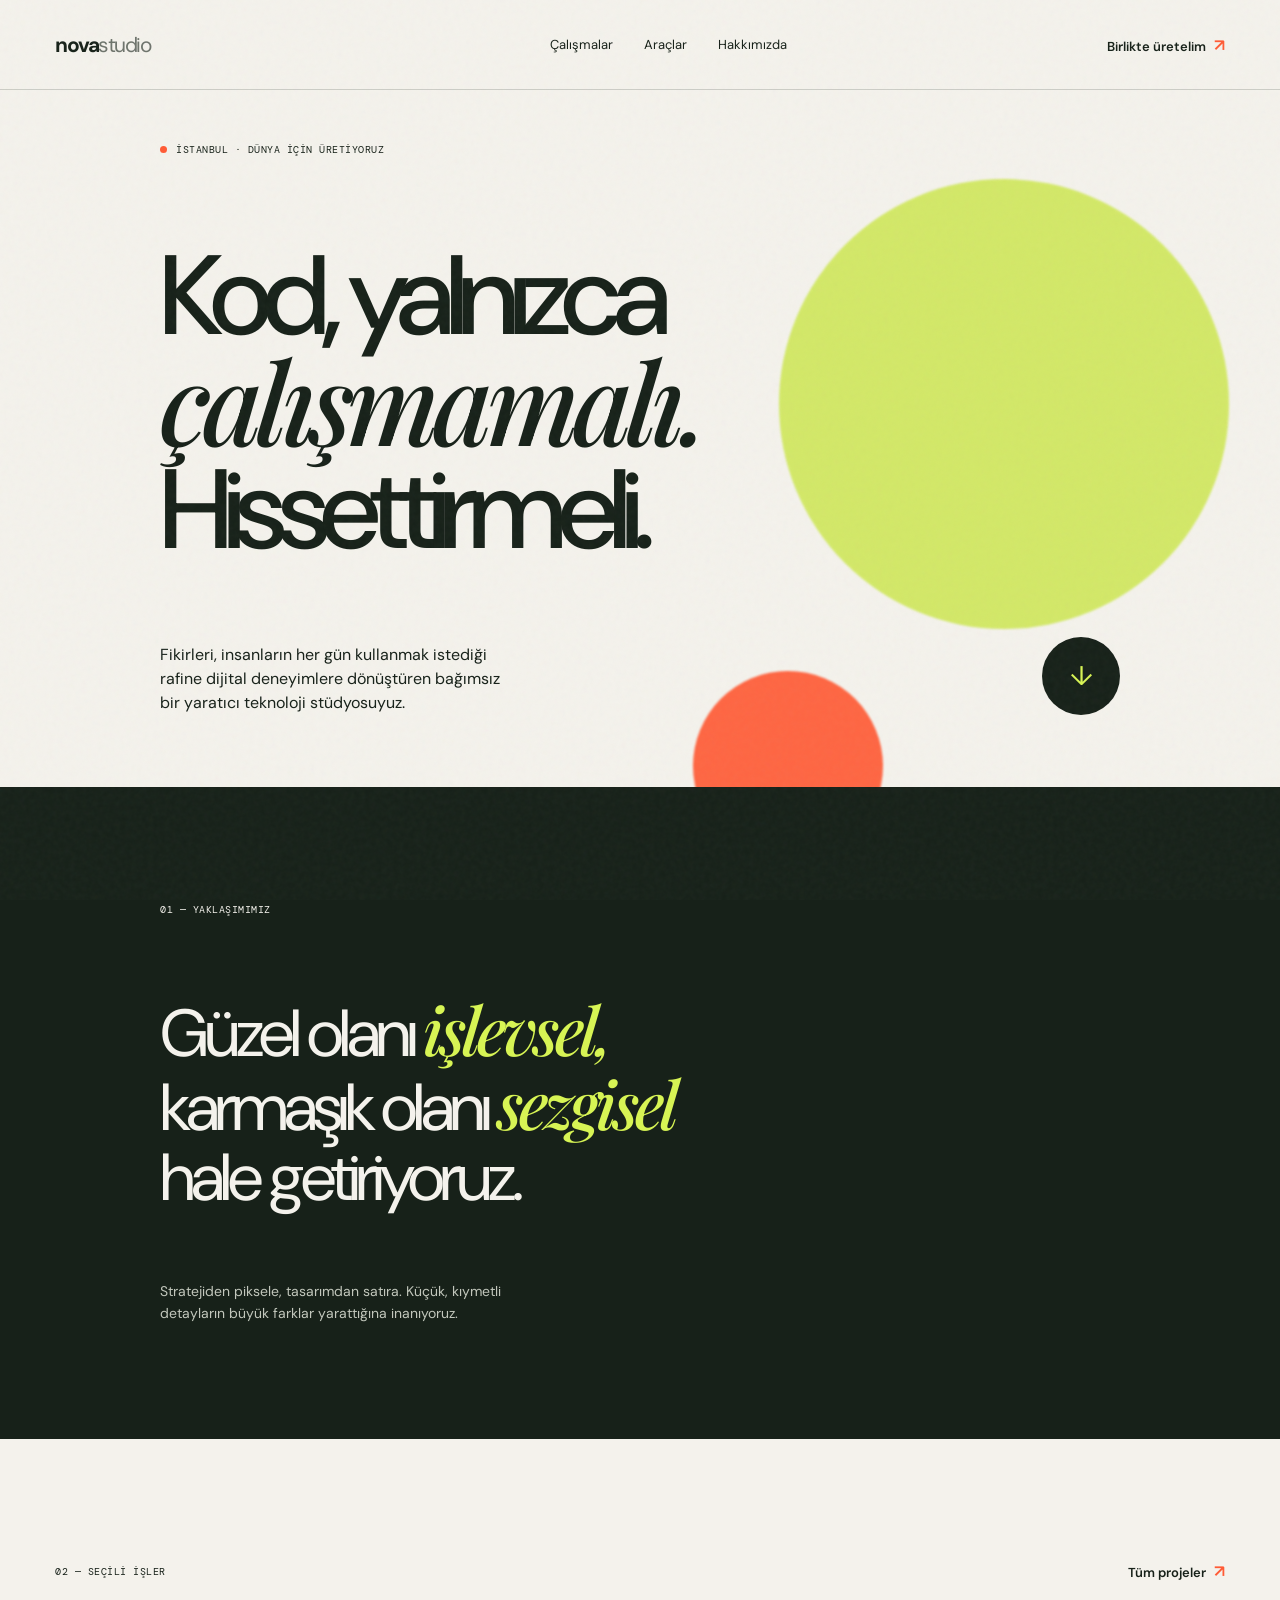
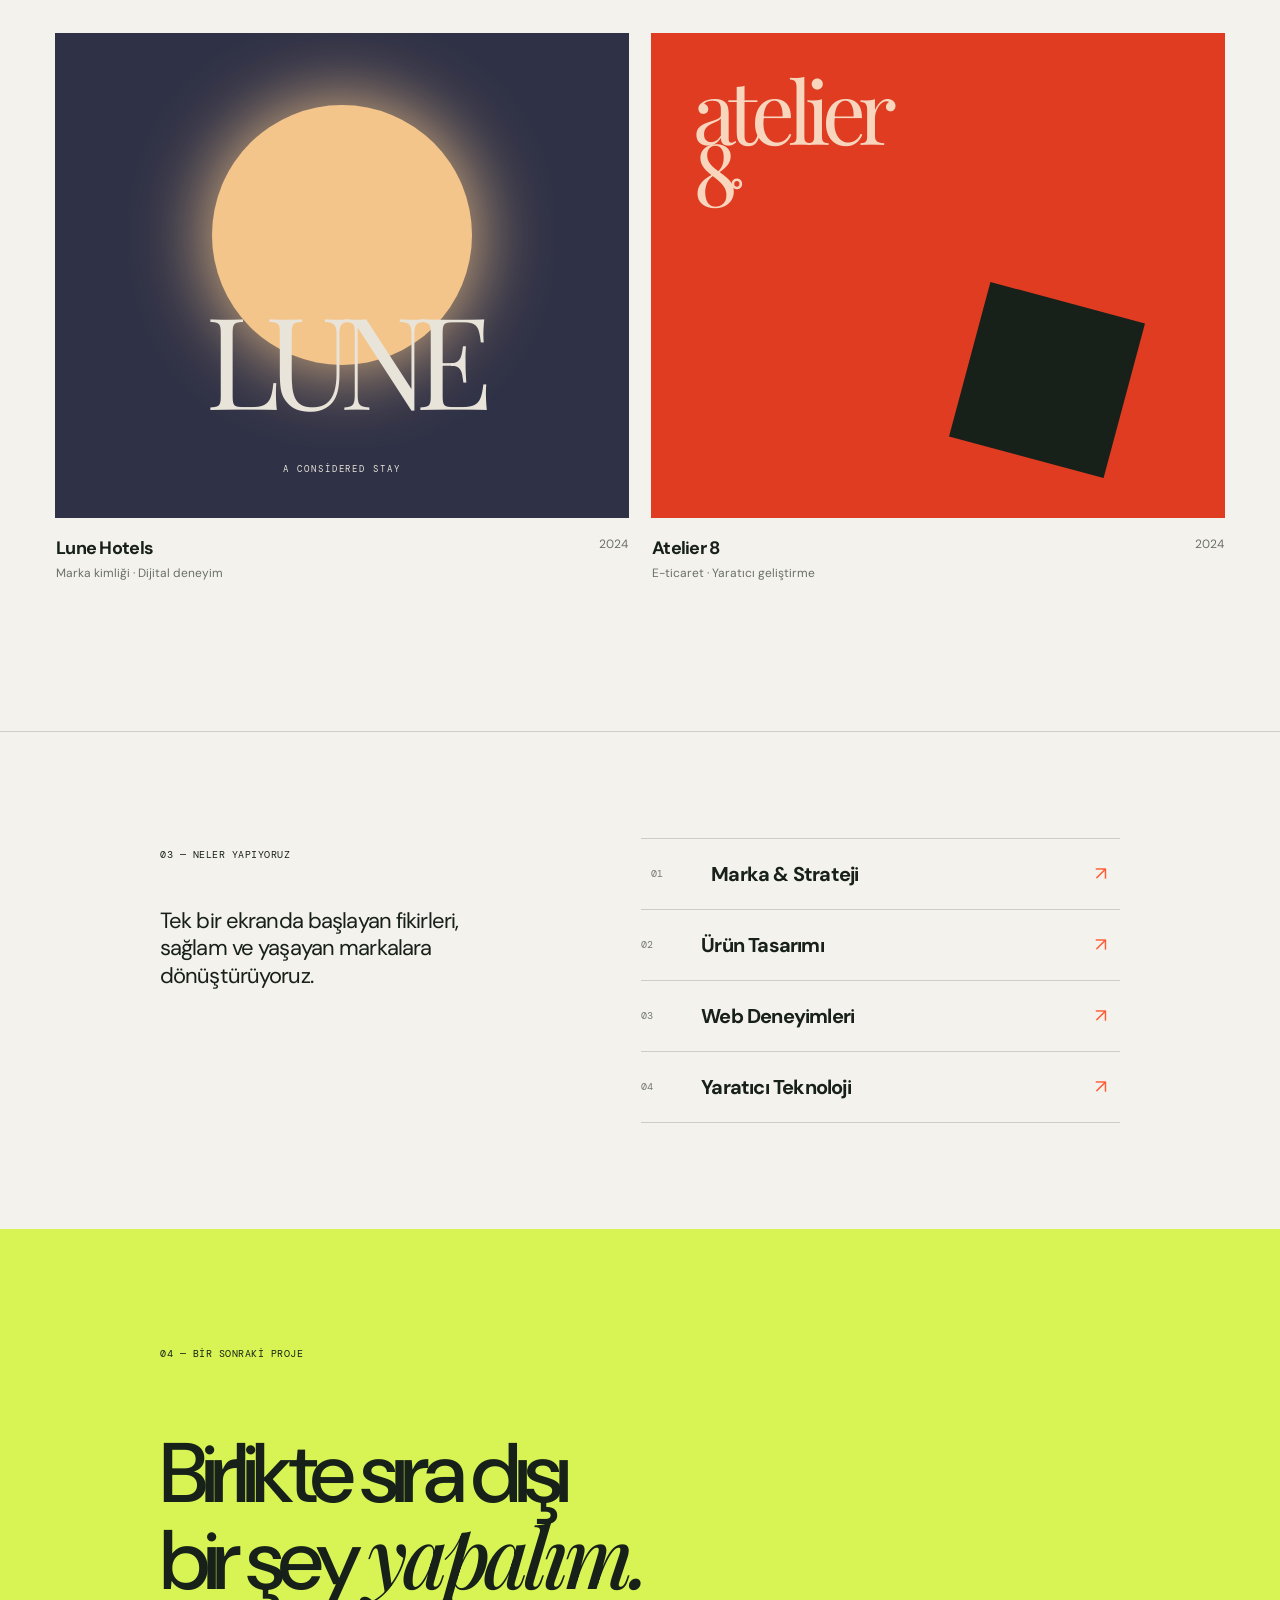
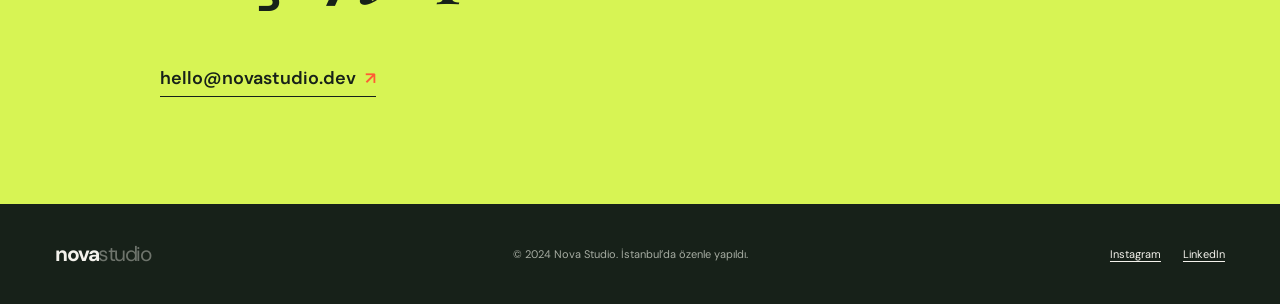
==== index.html @ d22c1485 "Create Nova Studio landing page" ====
<!doctype html>
<html lang="tr">
  <head>
    <meta charset="UTF-8" />
    <meta name="viewport" content="width=device-width, initial-scale=1.0" />
    <title>Nova Studio — Kod yazmanın yeni yolu</title>
    <link rel="preconnect" href="https://fonts.googleapis.com" />
    <link rel="preconnect" href="https://fonts.gstatic.com" crossorigin />
    <link href="https://fonts.googleapis.com/css2?family=DM+Mono:wght@400;500&family=DM+Sans:opsz,wght@9..40,400;9..40,500;9..40,600;9..40,700&family=Playfair+Display:ital,wght@500;600&display=swap" rel="stylesheet" />
    <link rel="stylesheet" href="styles.css" />
  </head>
  <body>
    <div class="grain"></div>
    <header class="topbar">
      <a class="brand" href="#">nova<span>studio</span></a>
      <nav aria-label="Ana menü">
        <a href="#work">Çalışmalar</a><a href="#tools">Araçlar</a><a href="#about">Hakkımızda</a>
      </nav>
      <a class="contact-link" href="mailto:hello@novastudio.dev">Birlikte üretelim <span>↗</span></a>
    </header>

    <main>
      <section class="hero" id="about">
        <div class="eyebrow"><i></i> İstanbul · Dünya için üretiyoruz</div>
        <h1>Kod, yalnızca<br /><em>çalışmamalı.</em><br />Hissettirmeli.</h1>
        <div class="hero-bottom">
          <p>Fikirleri, insanların her gün kullanmak istediği rafine dijital deneyimlere dönüştüren bağımsız bir yaratıcı teknoloji stüdyosuyuz.</p>
          <a class="round-button" href="#work" aria-label="Çalışmaları keşfet"><span>↓</span></a>
        </div>
        <div class="orb orb-one"></div><div class="orb orb-two"></div>
      </section>

      <section class="statement">
        <p class="section-label">01 — Yaklaşımımız</p>
        <div class="statement-copy">Güzel olanı <em>işlevsel,</em><br />karmaşık olanı <em>sezgisel</em><br />hale getiriyoruz.</div>
        <p class="statement-note">Stratejiden piksele, tasarımdan satıra. Küçük, kıymetli detayların büyük farklar yarattığına inanıyoruz.</p>
      </section>

      <section class="selected-work" id="work">
        <div class="section-heading"><p class="section-label">02 — Seçili işler</p><a href="#all">Tüm projeler <span>↗</span></a></div>
        <div class="projects">
          <article class="project project-nova"><div class="project-visual nova-card"><span class="moon"></span><span class="nova-word">LUNE</span><span class="nova-sub">a considered stay</span></div><div class="project-meta"><div><h2>Lune Hotels</h2><p>Marka kimliği · Dijital deneyim</p></div><span>2024</span></div></article>
          <article class="project"><div class="project-visual atelier-card"><div class="atelier-grid"></div><span class="atelier-word">atelier<br />8<span>°</span></span><span class="atelier-square"></span></div><div class="project-meta"><div><h2>Atelier 8</h2><p>E-ticaret · Yaratıcı geliştirme</p></div><span>2024</span></div></article>
        </div>
      </section>

      <section class="services" id="tools">
        <div><p class="section-label">03 — Neler yapıyoruz</p><p class="services-intro">Tek bir ekranda başlayan fikirleri, sağlam ve yaşayan markalara dönüştürüyoruz.</p></div>
        <div class="service-list">
          <button class="service active"><span>01</span><b>Marka &amp; Strateji</b><i>↗</i></button>
          <button class="service"><span>02</span><b>Ürün Tasarımı</b><i>↗</i></button>
          <button class="service"><span>03</span><b>Web Deneyimleri</b><i>↗</i></button>
          <button class="service"><span>04</span><b>Yaratıcı Teknoloji</b><i>↗</i></button>
        </div>
      </section>

      <section class="cta">
        <p class="section-label">04 — Bir sonraki proje</p>
        <h2>Birlikte sıra dışı<br />bir şey <em>yapalım.</em></h2>
        <a href="mailto:hello@novastudio.dev" class="email">hello@novastudio.dev <span>↗</span></a>
      </section>
    </main>
    <footer><a class="brand" href="#">nova<span>studio</span></a><p>© 2024 Nova Studio. İstanbul’da özenle yapıldı.</p><div><a href="#instagram">Instagram</a><a href="#linkedin">LinkedIn</a></div></footer>
    <script src="script.js"></script>
  </body>
</html>
---- styles.css ----
:root{--ink:#172119;--paper:#f4f2ec;--acid:#d7f454;--line:rgba(23,33,25,.18);--orange:#ff5b35}*{box-sizing:border-box}html{scroll-behavior:smooth}body{margin:0;background:var(--paper);color:var(--ink);font-family:"DM Sans",sans-serif}.grain{position:fixed;inset:0;opacity:.045;pointer-events:none;z-index:5;background-image:url("data:image/svg+xml,%3Csvg viewBox='0 0 180 180' xmlns='http://www.w3.org/2000/svg'%3E%3Cfilter id='n'%3E%3CfeTurbulence type='fractalNoise' baseFrequency='.9' numOctaves='4' stitchTiles='stitch'/%3E%3C/filter%3E%3Crect width='100%25' height='100%25' filter='url(%23n)' opacity='.8'/%3E%3C/svg%3E")}.topbar{height:90px;display:flex;align-items:center;justify-content:space-between;border-bottom:1px solid var(--line);padding:0 4.3vw;position:relative;z-index:2}.brand{font-size:21px;font-weight:700;letter-spacing:-1.5px;color:inherit;text-decoration:none}.brand span{font-weight:400;color:#6e746c}.topbar nav{display:flex;gap:31px;margin-left:80px}.topbar nav a,.contact-link,footer a{color:inherit;text-decoration:none;font-size:13px}.topbar nav a:hover,.contact-link:hover,.section-heading a:hover{opacity:.55}.contact-link{font-weight:600}.contact-link span,.section-heading span,.email span{color:var(--orange);font-size:17px;margin-left:5px}.hero{min-height:690px;padding:53px 12.5vw 72px;position:relative;overflow:hidden}.eyebrow,.section-label{font-family:"DM Mono",monospace;font-size:10px;letter-spacing:.05em;text-transform:uppercase}.eyebrow{display:flex;align-items:center;gap:9px}.eyebrow i{width:7px;height:7px;border-radius:50%;background:var(--orange)}h1{font-size:clamp(64px,8.8vw,132px);line-height:.91;letter-spacing:-.075em;font-weight:500;margin:89px 0 75px;position:relative;z-index:1}em{font-family:"Playfair Display",serif;font-weight:500;letter-spacing:-.06em}.hero-bottom{position:relative;z-index:1;display:flex;align-items:end;justify-content:space-between;gap:30px}.hero-bottom p{font-size:16px;line-height:1.5;width:350px;margin:0}.round-button{width:78px;height:78px;border-radius:50%;background:var(--ink);display:grid;place-items:center;color:var(--acid);font-size:27px;text-decoration:none;transition:transform .25s}.round-button:hover{transform:rotate(45deg)}.orb{position:absolute;border-radius:50%;filter:blur(1px)}.orb-one{width:450px;height:450px;background:var(--acid);right:4vw;top:89px;opacity:.84;mix-blend-mode:multiply}.orb-two{width:190px;height:190px;background:var(--orange);right:31vw;bottom:-74px;opacity:.92}.statement{background:var(--ink);color:var(--paper);padding:106px 12.5vw 114px;position:relative}.statement-copy{font-size:clamp(38px,5.2vw,76px);line-height:1.05;letter-spacing:-.06em;margin:78px 0 68px}.statement-copy em{color:var(--acid)}.statement-note{max-width:370px;font-size:14px;line-height:1.55;color:#c2c7bc;margin:0}.selected-work{padding:116px 4.3vw 132px}.section-heading{display:flex;align-items:center;justify-content:space-between;margin-bottom:45px}.section-heading a{font-size:13px;color:inherit;text-decoration:none;font-weight:600}.projects{display:grid;grid-template-columns:1fr 1fr;gap:22px}.project-visual{height:485px;position:relative;overflow:hidden}.nova-card{background:#2f3146;color:#e8e4da}.moon{width:260px;height:260px;border-radius:50%;background:#f4c58b;display:block;position:absolute;top:72px;left:50%;transform:translateX(-50%);box-shadow:0 0 80px #f4c58b}.nova-word{font-size:clamp(70px,10vw,155px);position:absolute;bottom:76px;left:50%;transform:translateX(-50%);letter-spacing:-.11em;font-family:"Playfair Display",serif;z-index:1}.nova-sub{position:absolute;bottom:43px;width:100%;text-align:center;font-family:"DM Mono";font-size:9px;letter-spacing:.22em;text-transform:uppercase;z-index:1}.atelier-card{background:#df3c22}.atelier-grid{position:absolute;inset:0;background:linear-gradient(90deg,transparent 49.8%,rgba(255,255,255,.25) 50%,transparent 50.2%),linear-gradient(0deg,transparent 49.8%,rgba(255,255,255,.25) 50%,transparent 50.2%);background-size:74px 74px}.atelier-word{position:absolute;top:45px;left:42px;color:#f7d6bd;font-family:"Playfair Display";font-size:87px;line-height:.72;letter-spacing:-.09em}.atelier-word span{font-family:"DM Sans";font-size:40px}.atelier-square{position:absolute;width:160px;height:160px;background:#172119;right:17%;bottom:58px;transform:rotate(15deg)}.project-meta{padding:18px 1px;display:flex;justify-content:space-between}.project-meta h2{font-size:18px;letter-spacing:-.04em;margin:0 0 5px}.project-meta p,.project-meta>span{margin:0;color:#697068;font-size:12px}.services{display:grid;grid-template-columns:.9fr 1.1fr;gap:7vw;padding:106px 12.5vw;border-top:1px solid var(--line)}.services-intro{font-size:22px;line-height:1.25;letter-spacing:-.04em;max-width:330px;margin-top:46px}.service-list{border-top:1px solid var(--line)}.service{border:0;border-bottom:1px solid var(--line);background:none;width:100%;padding:22px 0;display:grid;grid-template-columns:60px 1fr 25px;text-align:left;align-items:center;color:var(--ink);font:inherit;cursor:pointer;transition:padding .2s}.service:hover,.service.active{padding-left:10px}.service span{font:10px "DM Mono";color:#747a72}.service b{font-size:20px;letter-spacing:-.04em}.service i{font-style:normal;color:var(--orange);font-size:19px}.cta{background:var(--acid);padding:108px 12.5vw 114px}.cta h2{font-size:clamp(48px,6.6vw,94px);line-height:.96;letter-spacing:-.07em;font-weight:500;margin:73px 0 65px}.email{color:inherit;text-decoration:none;border-bottom:1px solid var(--ink);padding-bottom:6px;font-size:18px;font-weight:600}footer{padding:32px 4.3vw;display:flex;justify-content:space-between;align-items:center;background:var(--ink);color:var(--paper)}footer p{font-size:11px;color:#a6aca2}footer div{display:flex;gap:22px}footer div a{font-size:11px;text-decoration:underline;text-underline-offset:3px}@media(max-width:700px){.topbar{height:72px;padding:0 20px}.topbar nav{display:none}.contact-link{font-size:11px}.hero{min-height:620px;padding:45px 24px}.hero h1{margin:74px 0 78px}.hero-bottom p{font-size:14px;width:250px}.orb-one{width:260px;height:260px;right:-80px;top:150px}.orb-two{width:115px;height:115px;right:35px}.statement,.cta{padding:75px 24px}.statement-copy{margin:58px 0}.selected-work{padding:76px 20px}.projects,.services{grid-template-columns:1fr}.project-visual{height:360px}.projects{gap:35px}.atelier-word{font-size:64px}.services{padding:76px 24px;gap:32px}.services-intro{margin-top:28px}.cta h2{margin:55px 0}.project-meta h2{font-size:17px}footer{padding:26px 20px;display:grid;gap:15px}footer p{margin:0}.section-heading{margin-bottom:28px}}
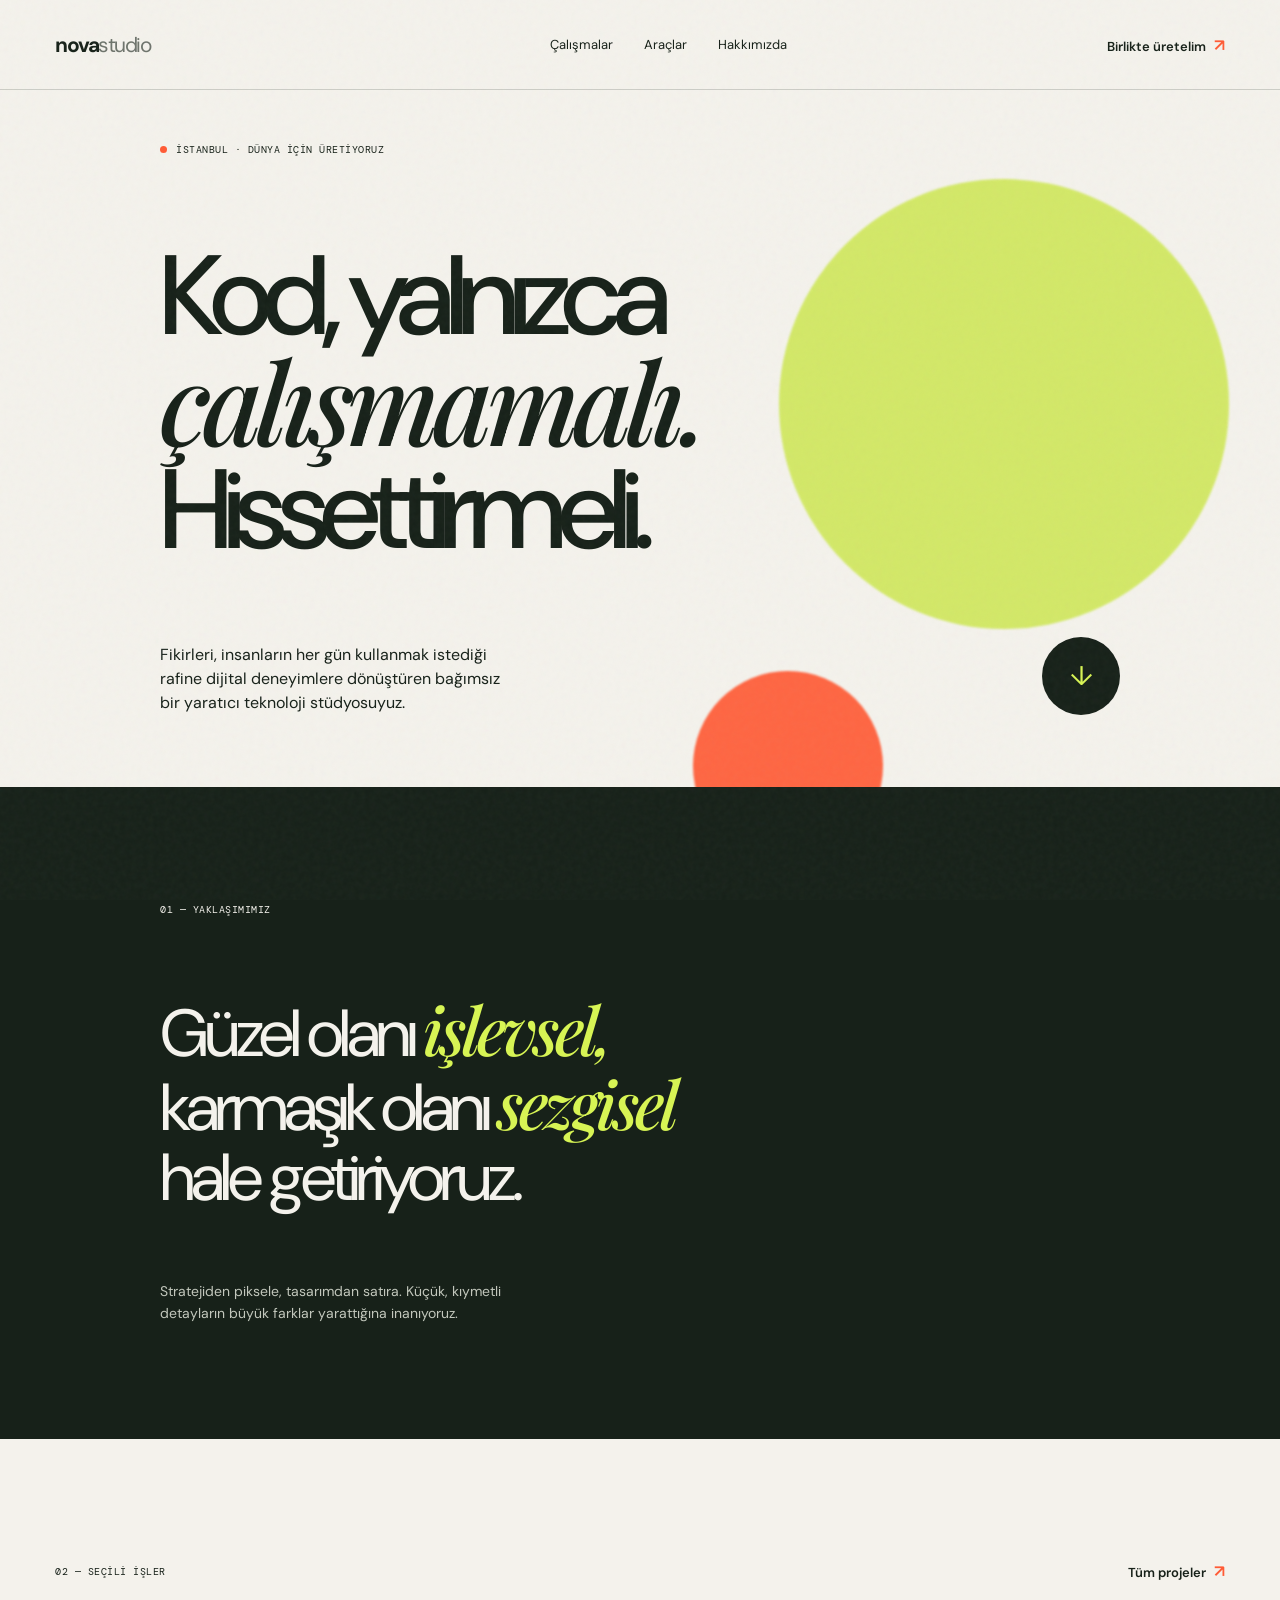
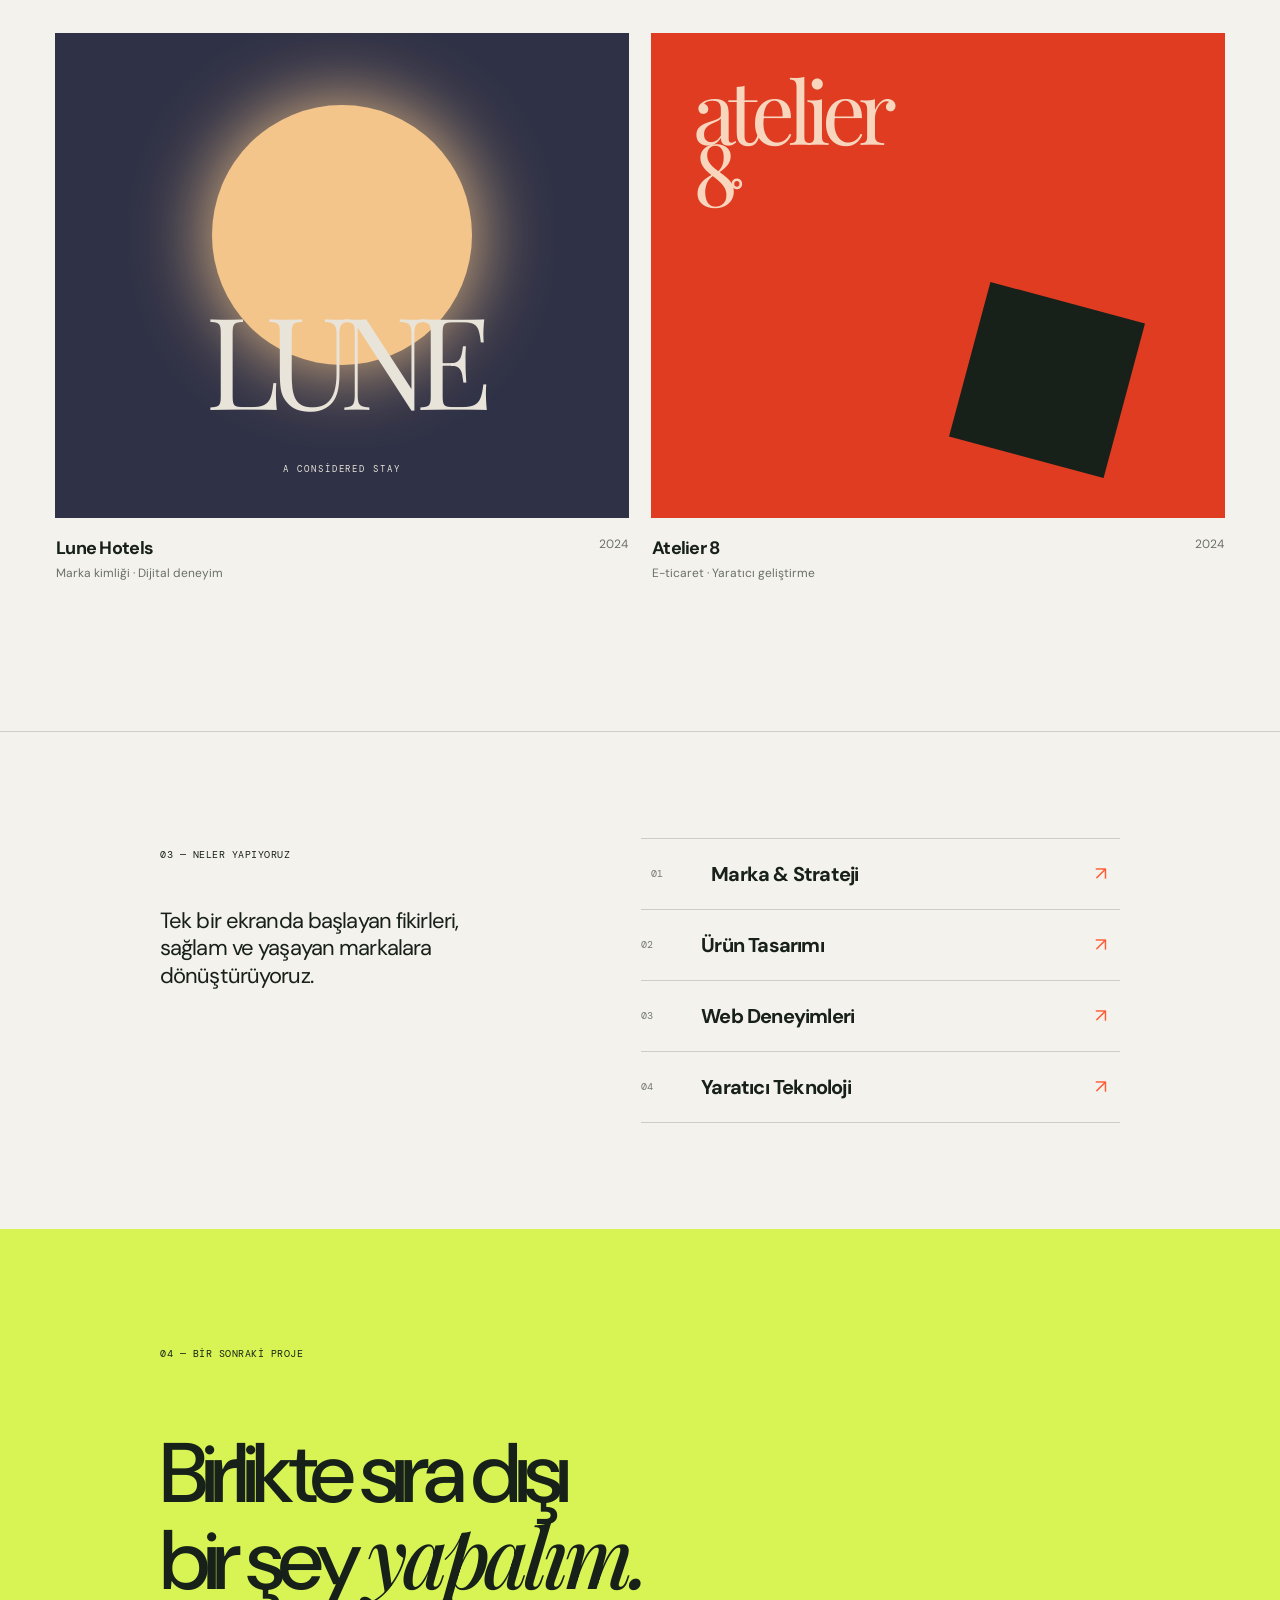
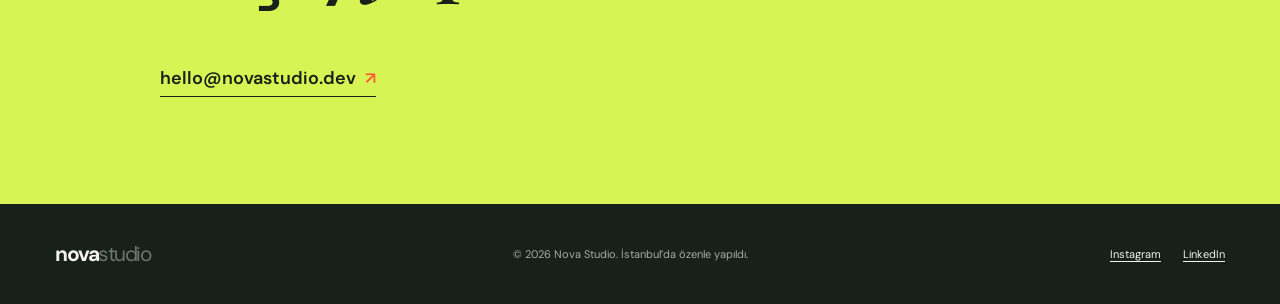
==== commit 6e45b04f: "Improve studio page accessibility" ====
--- a/index.html
+++ b/index.html
@@ -39,18 +39,28 @@
       <section class="selected-work" id="work">
         <div class="section-heading"><p class="section-label">02 — Seçili işler</p><a href="#all">Tüm projeler <span>↗</span></a></div>
         <div class="projects">
-          <article class="project project-nova"><div class="project-visual nova-card"><span class="moon"></span><span class="nova-word">LUNE</span><span class="nova-sub">a considered stay</span></div><div class="project-meta"><div><h2>Lune Hotels</h2><p>Marka kimliği · Dijital deneyim</p></div><span>2024</span></div></article>
-          <article class="project"><div class="project-visual atelier-card"><div class="atelier-grid"></div><span class="atelier-word">atelier<br />8<span>°</span></span><span class="atelier-square"></span></div><div class="project-meta"><div><h2>Atelier 8</h2><p>E-ticaret · Yaratıcı geliştirme</p></div><span>2024</span></div></article>
+          <article class="project project-nova">
+            <div class="project-visual nova-card" aria-label="Lune Hotels için gece göğü konsepti">
+              <span class="moon" aria-hidden="true"></span><span class="nova-word">LUNE</span><span class="nova-sub">a considered stay</span>
+            </div>
+            <div class="project-meta"><div><h2>Lune Hotels</h2><p>Marka kimliği · Dijital deneyim</p></div><span>2024</span></div>
+          </article>
+          <article class="project">
+            <div class="project-visual atelier-card" aria-label="Atelier 8 için tipografik ticaret konsepti">
+              <div class="atelier-grid" aria-hidden="true"></div><span class="atelier-word">atelier<br />8<span>°</span></span><span class="atelier-square" aria-hidden="true"></span>
+            </div>
+            <div class="project-meta"><div><h2>Atelier 8</h2><p>E-ticaret · Yaratıcı geliştirme</p></div><span>2024</span></div>
+          </article>
         </div>
       </section>
 
       <section class="services" id="tools">
         <div><p class="section-label">03 — Neler yapıyoruz</p><p class="services-intro">Tek bir ekranda başlayan fikirleri, sağlam ve yaşayan markalara dönüştürüyoruz.</p></div>
         <div class="service-list">
-          <button class="service active"><span>01</span><b>Marka &amp; Strateji</b><i>↗</i></button>
-          <button class="service"><span>02</span><b>Ürün Tasarımı</b><i>↗</i></button>
-          <button class="service"><span>03</span><b>Web Deneyimleri</b><i>↗</i></button>
-          <button class="service"><span>04</span><b>Yaratıcı Teknoloji</b><i>↗</i></button>
+          <button class="service active" type="button" aria-pressed="true"><span>01</span><b>Marka &amp; Strateji</b><i aria-hidden="true">↗</i></button>
+          <button class="service" type="button" aria-pressed="false"><span>02</span><b>Ürün Tasarımı</b><i aria-hidden="true">↗</i></button>
+          <button class="service" type="button" aria-pressed="false"><span>03</span><b>Web Deneyimleri</b><i aria-hidden="true">↗</i></button>
+          <button class="service" type="button" aria-pressed="false"><span>04</span><b>Yaratıcı Teknoloji</b><i aria-hidden="true">↗</i></button>
         </div>
       </section>
 
@@ -60,7 +70,7 @@
         <a href="mailto:hello@novastudio.dev" class="email">hello@novastudio.dev <span>↗</span></a>
       </section>
     </main>
-    <footer><a class="brand" href="#">nova<span>studio</span></a><p>© 2024 Nova Studio. İstanbul’da özenle yapıldı.</p><div><a href="#instagram">Instagram</a><a href="#linkedin">LinkedIn</a></div></footer>
+    <footer><a class="brand" href="#">nova<span>studio</span></a><p>© 2026 Nova Studio. İstanbul’da özenle yapıldı.</p><div><a href="#instagram">Instagram</a><a href="#linkedin">LinkedIn</a></div></footer>
     <script src="script.js"></script>
   </body>
 </html>
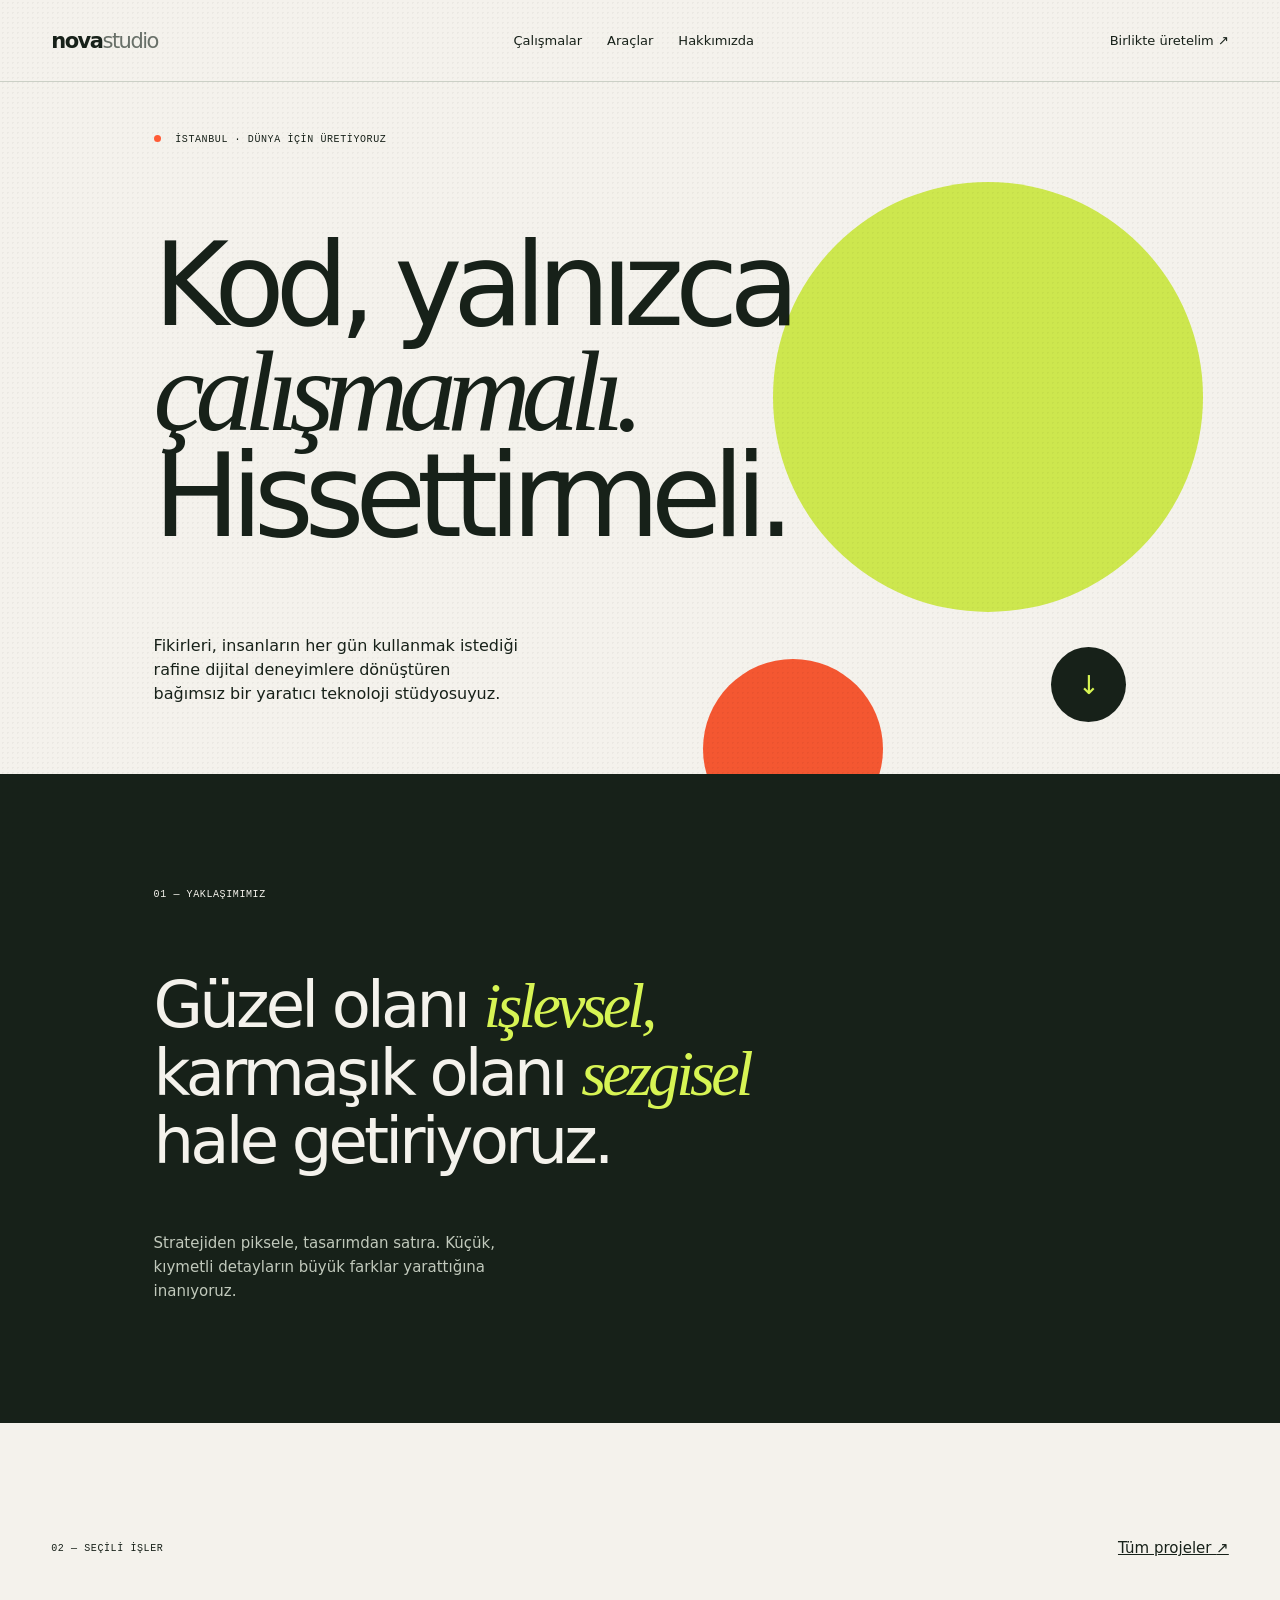
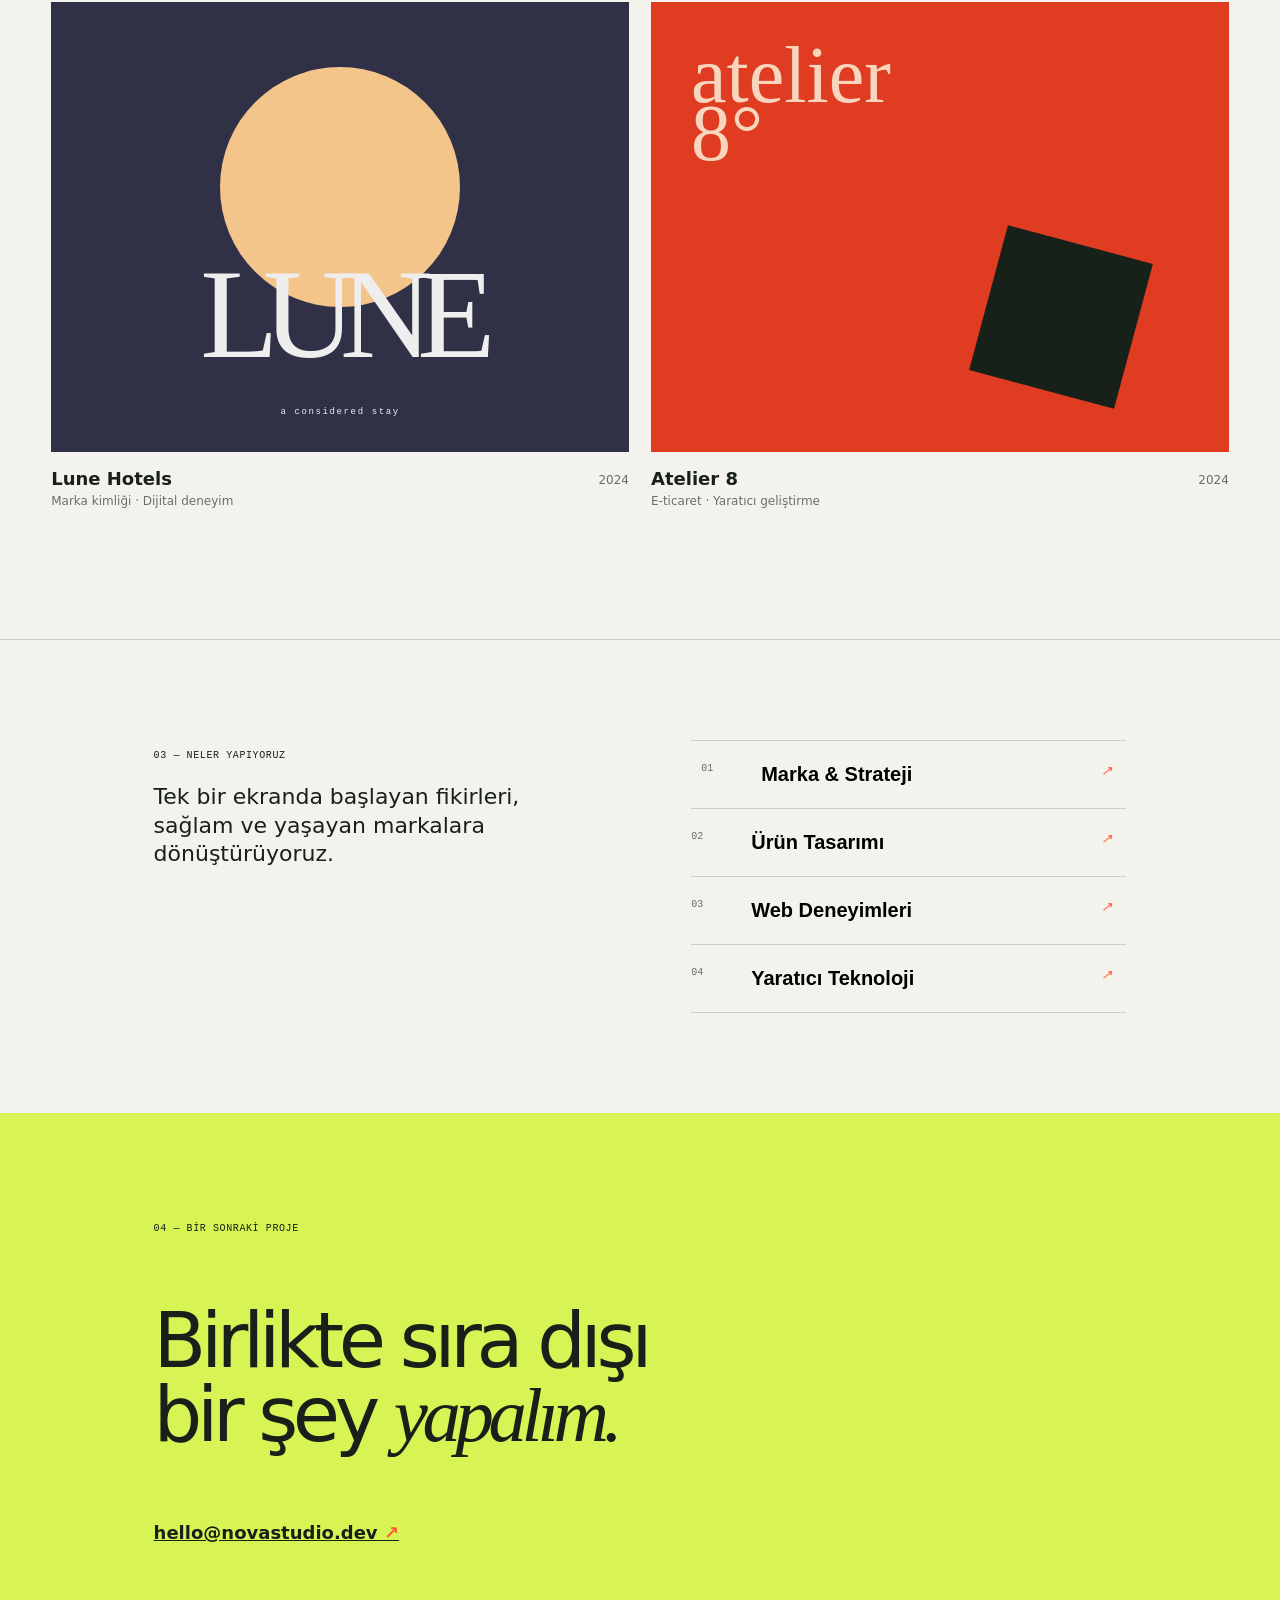
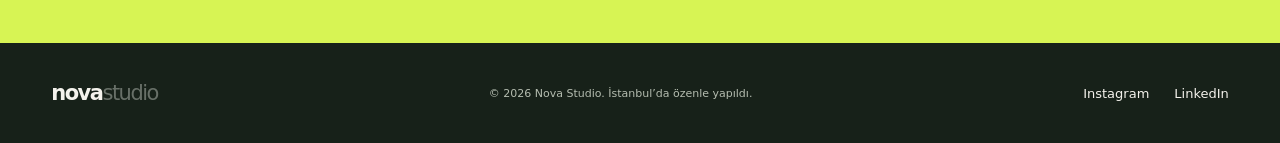
==== commit 5a84ec44: "Inline editor assets into HTML" ====
--- a/index.html
+++ b/index.html
@@ -7,7 +7,9 @@
     <link rel="preconnect" href="https://fonts.googleapis.com" />
     <link rel="preconnect" href="https://fonts.gstatic.com" crossorigin />
     <link href="https://fonts.googleapis.com/css2?family=DM+Mono:wght@400;500&family=DM+Sans:opsz,wght@9..40,400;9..40,500;9..40,600;9..40,700&family=Playfair+Display:ital,wght@500;600&display=swap" rel="stylesheet" />
-    <link rel="stylesheet" href="styles.css" />
+    <style>
+      :root{--ink:#172119;--paper:#f4f2ec;--acid:#d7f454;--line:#cbd0c6;--orange:#ff5b35}*{box-sizing:border-box}html{scroll-behavior:smooth}body{margin:0;background:var(--paper);color:var(--ink);font:15px system-ui,sans-serif}.grain{position:fixed;inset:0;pointer-events:none;opacity:.04;background-image:radial-gradient(#172119 1px,transparent 1px);background-size:5px 5px}.topbar,footer{display:flex;align-items:center;justify-content:space-between;padding:0 4vw}.topbar{height:82px;border-bottom:1px solid var(--line);position:relative}.brand{font-size:21px;font-weight:800;letter-spacing:-1.5px;color:inherit;text-decoration:none}.brand span{font-weight:400;color:#687068}nav,footer div{display:flex;gap:25px}nav a,.contact-link,footer a{color:inherit;text-decoration:none;font-size:13px}.hero{min-height:670px;padding:52px 12vw;position:relative;overflow:hidden}.eyebrow,.section-label{font:10px ui-monospace,monospace;letter-spacing:.06em;text-transform:uppercase}.eyebrow i{display:inline-block;width:7px;height:7px;border-radius:50%;background:var(--orange);margin-right:8px}h1{font-size:clamp(62px,9vw,132px);line-height:.91;letter-spacing:-.08em;font-weight:500;margin:88px 0 70px;position:relative}em{font-family:Georgia,serif}.hero-bottom{display:flex;justify-content:space-between;align-items:end;position:relative}.hero-bottom p{max-width:370px;font-size:16px;line-height:1.5}.round-button{display:grid;place-items:center;width:75px;height:75px;border-radius:50%;background:var(--ink);color:var(--acid);font-size:26px;text-decoration:none}.orb{position:absolute;border-radius:50%;mix-blend-mode:multiply}.orb-one{width:430px;height:430px;background:var(--acid);right:6vw;top:100px}.orb-two{width:180px;height:180px;background:var(--orange);right:31vw;bottom:-65px}.statement{background:var(--ink);color:var(--paper);padding:105px 12vw}.statement-copy{font-size:clamp(38px,5vw,76px);line-height:1.06;letter-spacing:-.06em;margin:72px 0 55px}.statement-copy em{color:var(--acid)}.statement-note{max-width:370px;line-height:1.6;color:#c1c9bc}.selected-work{padding:110px 4vw}.section-heading{display:flex;justify-content:space-between;align-items:center;margin-bottom:38px}.section-heading a{color:inherit}.projects{display:grid;grid-template-columns:1fr 1fr;gap:22px}.project-visual{height:450px;position:relative;overflow:hidden}.nova-card{background:#303147;color:#eee}.moon{position:absolute;width:240px;height:240px;border-radius:50%;background:#f4c58b;left:50%;top:65px;transform:translateX(-50%)}.nova-word{position:absolute;bottom:64px;left:50%;transform:translateX(-50%);font:clamp(70px,10vw,150px) Georgia,serif;letter-spacing:-.12em}.nova-sub{position:absolute;bottom:35px;width:100%;text-align:center;font:9px ui-monospace,monospace;letter-spacing:.18em}.atelier-card{background:#df3c22}.atelier-grid{position:absolute;inset:0;background:linear-gradient(90deg,transparent 49.8%,#ffffff55 50%,transparent 50.2%),linear-gradient(transparent 49.8%,#ffffff55 50%,transparent 50.2%);background-size:74px 74px}.atelier-word{position:absolute;top:45px;left:40px;color:#f7d6bd;font:80px/.72 Georgia,serif}.atelier-square{position:absolute;width:150px;height:150px;right:16%;bottom:60px;background:var(--ink);transform:rotate(15deg)}.project-meta{display:flex;justify-content:space-between;padding:16px 0}.project-meta h2{margin:0;font-size:18px}.project-meta p,.project-meta>span{margin:5px 0;color:#697068;font-size:12px}.services{display:grid;grid-template-columns:1fr 1fr;gap:8vw;padding:100px 12vw;border-top:1px solid var(--line)}.services-intro{font-size:22px;line-height:1.3}.service-list{border-top:1px solid var(--line)}.service{width:100%;border:0;border-bottom:1px solid var(--line);background:none;padding:22px 0;display:grid;grid-template-columns:60px 1fr 25px;text-align:left;cursor:pointer}.service.active{padding-left:10px}.service span{font:10px ui-monospace,monospace;color:#687068}.service b{font-size:20px}.service i,.email span{color:var(--orange)}.cta{background:var(--acid);padding:100px 12vw}.cta h2{font-size:clamp(48px,6vw,90px);line-height:.96;letter-spacing:-.07em;font-weight:500;margin:70px 0}.email{color:inherit;font-size:18px;font-weight:700}footer{min-height:100px;background:var(--ink);color:var(--paper)}footer p{font-size:11px;color:#b5bdb0}@media(max-width:700px){.topbar{height:70px;padding:0 20px}.topbar nav{display:none}.hero,.statement,.cta{padding-left:24px;padding-right:24px}.hero{min-height:600px}.orb-one{width:250px;height:250px;right:-70px}.projects,.services{grid-template-columns:1fr}.selected-work{padding:75px 20px}.project-visual{height:350px}.services{padding:75px 24px;gap:25px}footer{padding:25px 20px;display:grid;gap:12px}}
+    </style>
   </head>
   <body>
     <div class="grain"></div>
@@ -71,6 +73,11 @@
       </section>
     </main>
     <footer><a class="brand" href="#">nova<span>studio</span></a><p>© 2026 Nova Studio. İstanbul’da özenle yapıldı.</p><div><a href="#instagram">Instagram</a><a href="#linkedin">LinkedIn</a></div></footer>
-    <script src="script.js"></script>
+    <script>
+      document.querySelectorAll('.service').forEach((service) => service.addEventListener('click', () => {
+        document.querySelectorAll('.service').forEach((item) => { item.classList.remove('active'); item.setAttribute('aria-pressed', 'false'); });
+        service.classList.add('active'); service.setAttribute('aria-pressed', 'true');
+      }));
+    </script>
   </body>
 </html>
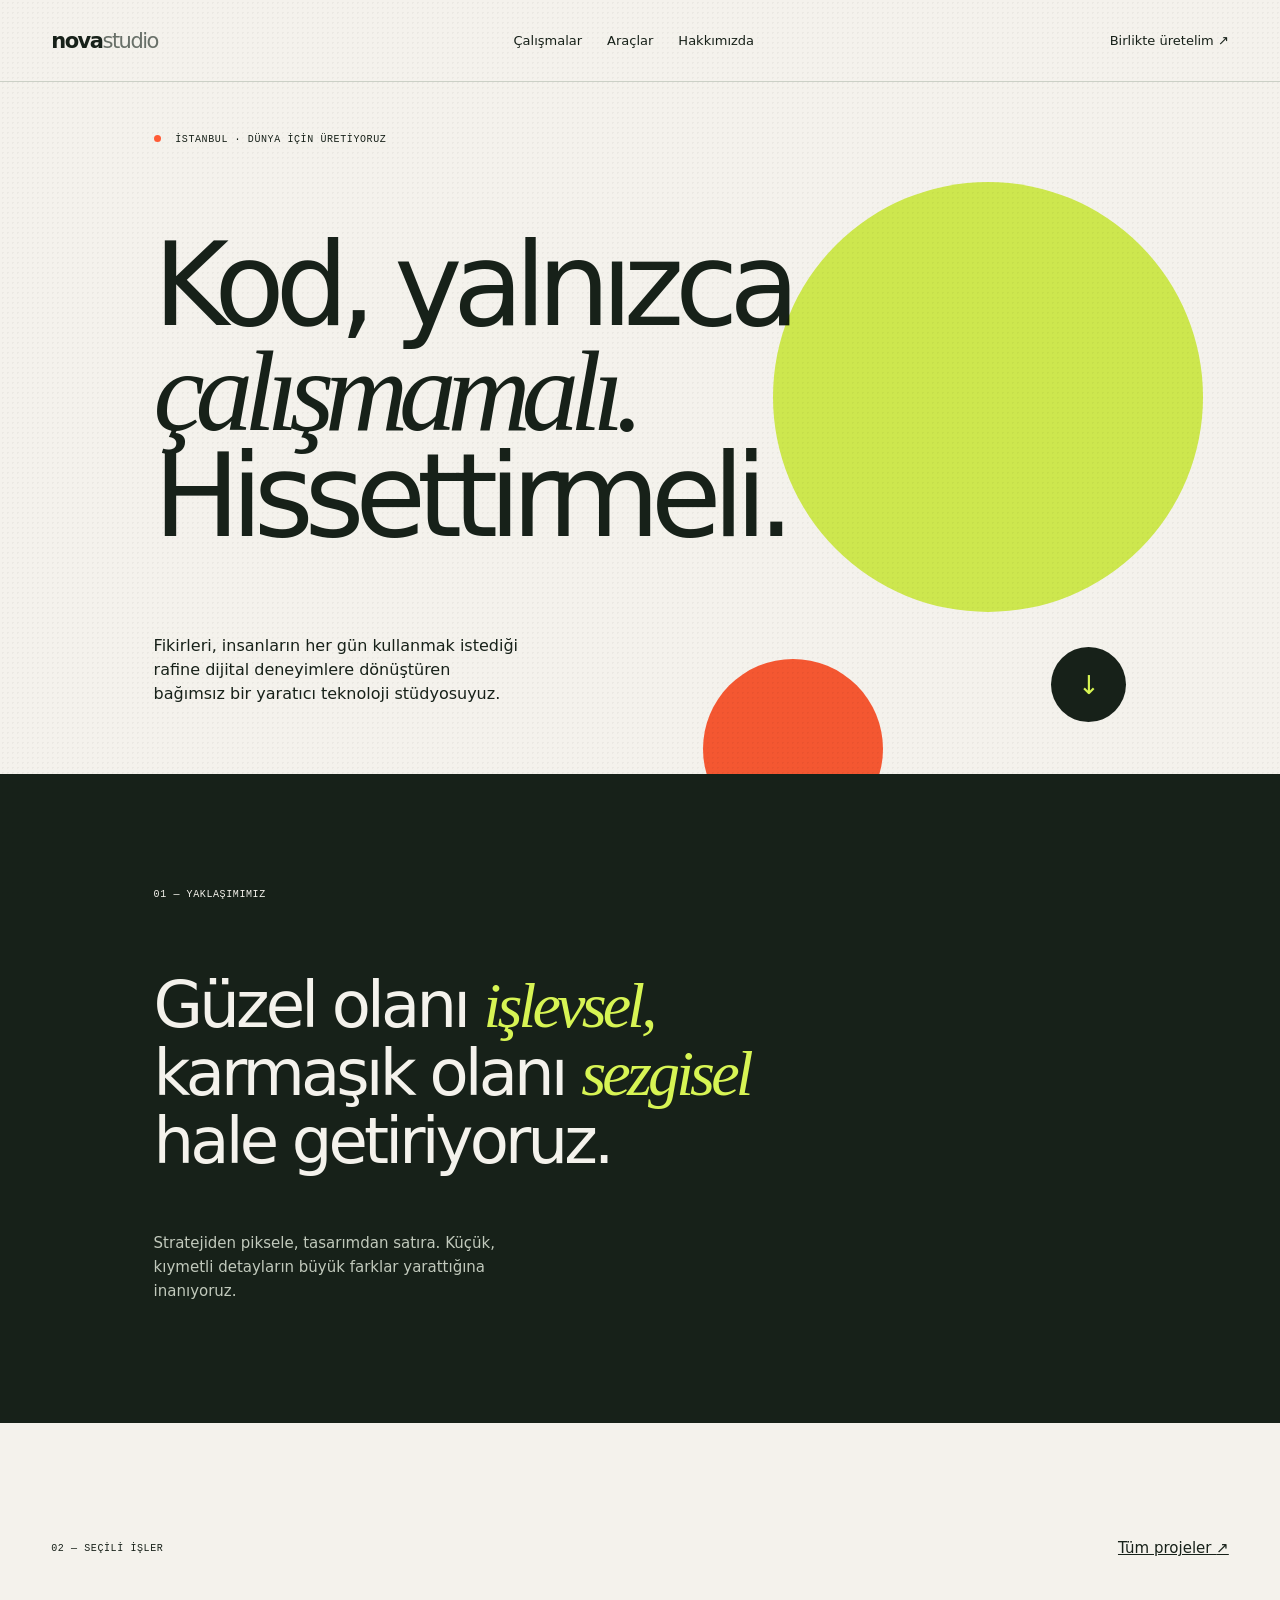
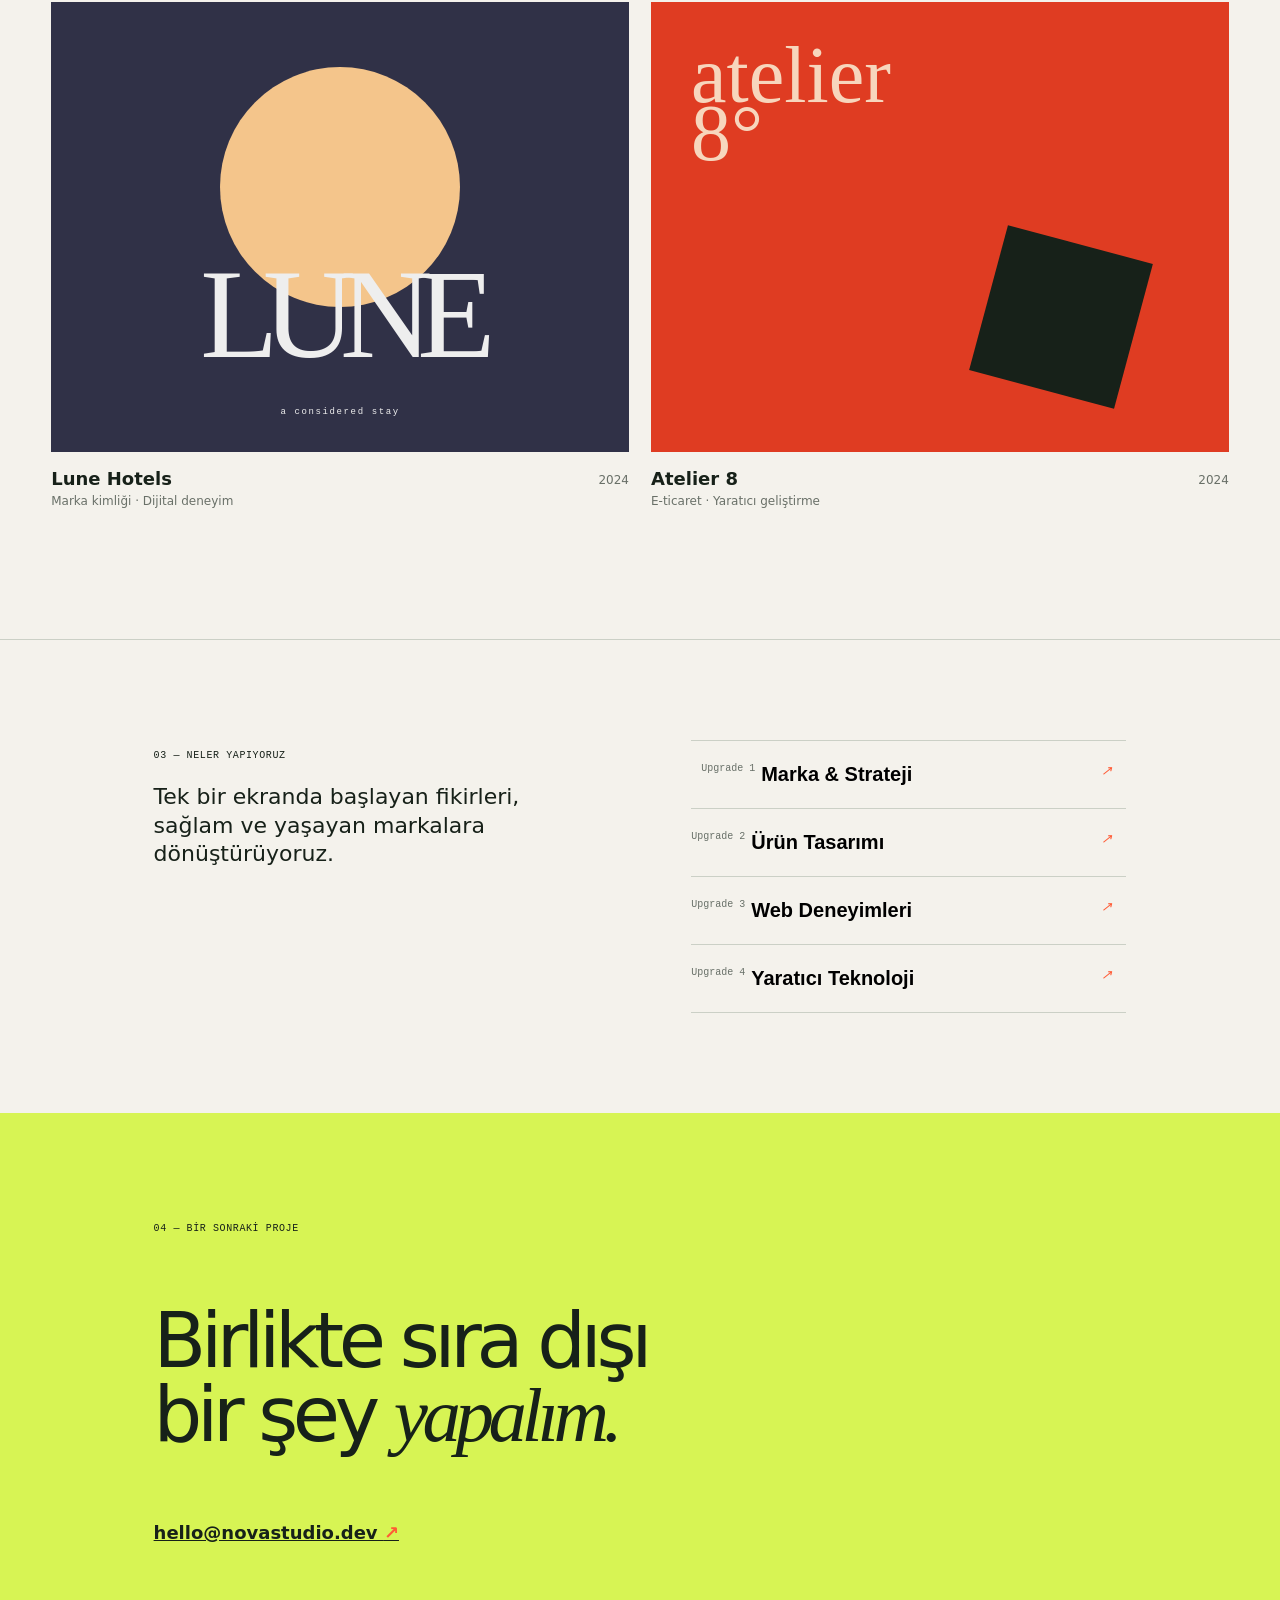
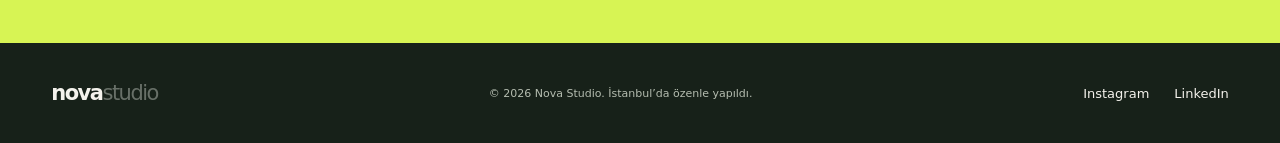
==== commit 2db54a25: "Label service options as upgrades" ====
--- a/index.html
+++ b/index.html
@@ -59,10 +59,10 @@
       <section class="services" id="tools">
         <div><p class="section-label">03 — Neler yapıyoruz</p><p class="services-intro">Tek bir ekranda başlayan fikirleri, sağlam ve yaşayan markalara dönüştürüyoruz.</p></div>
         <div class="service-list">
-          <button class="service active" type="button" aria-pressed="true"><span>01</span><b>Marka &amp; Strateji</b><i aria-hidden="true">↗</i></button>
-          <button class="service" type="button" aria-pressed="false"><span>02</span><b>Ürün Tasarımı</b><i aria-hidden="true">↗</i></button>
-          <button class="service" type="button" aria-pressed="false"><span>03</span><b>Web Deneyimleri</b><i aria-hidden="true">↗</i></button>
-          <button class="service" type="button" aria-pressed="false"><span>04</span><b>Yaratıcı Teknoloji</b><i aria-hidden="true">↗</i></button>
+          <button class="service active" type="button" aria-pressed="true"><span>Upgrade 1</span><b>Marka &amp; Strateji</b><i aria-hidden="true">↗</i></button>
+          <button class="service" type="button" aria-pressed="false"><span>Upgrade 2</span><b>Ürün Tasarımı</b><i aria-hidden="true">↗</i></button>
+          <button class="service" type="button" aria-pressed="false"><span>Upgrade 3</span><b>Web Deneyimleri</b><i aria-hidden="true">↗</i></button>
+          <button class="service" type="button" aria-pressed="false"><span>Upgrade 4</span><b>Yaratıcı Teknoloji</b><i aria-hidden="true">↗</i></button>
         </div>
       </section>
 
